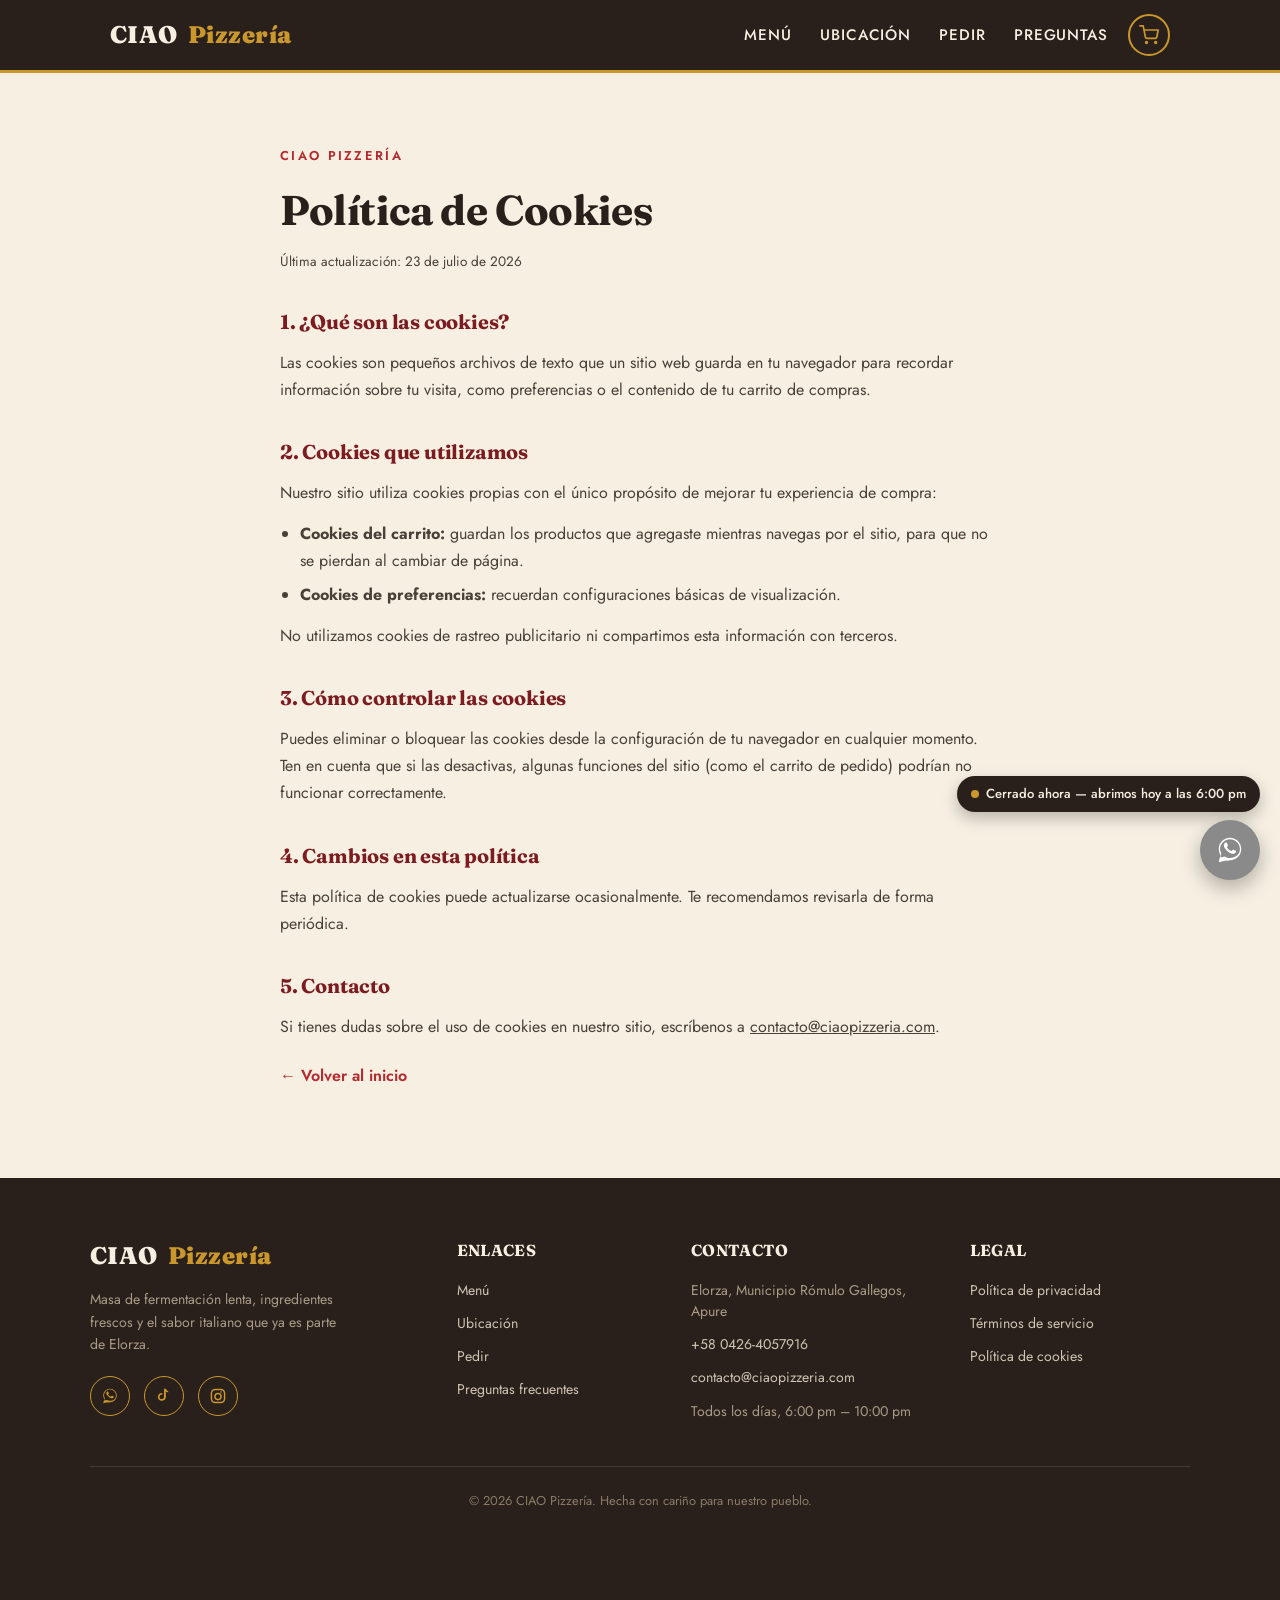
==== cookies.html @ b0ae8a4a "Add files via upload" ====
<!DOCTYPE html>
<html lang="es">
<head>
<meta charset="utf-8"/>
<meta content="width=device-width, initial-scale=1.0" name="viewport"/>
<title>Política de Cookies | CIAO Pizzería</title>
<meta content="Política de cookies de CIAO Pizzería." name="description"/>
<link href="favicon.ico" rel="icon" sizes="any"/>
<link href="favicon-32.png" rel="icon" sizes="32x32" type="image/png"/>
<link href="favicon-16.png" rel="icon" sizes="16x16" type="image/png"/>
<link href="favicon-180.png" rel="apple-touch-icon" sizes="180x180"/>
<link href="favicon-192.png" rel="icon" sizes="192x192" type="image/png"/>
<link href="https://fonts.googleapis.com" rel="preconnect"/>
<link href="https://fonts.googleapis.com/css2?family=Fraunces:ital,opsz,wght@0,9..144,500;0,9..144,700;0,9..144,900;1,9..144,600&amp;family=Jost:wght@400;500;600&amp;display=swap" rel="stylesheet"/>
<link href="styles.css" rel="stylesheet"/>
<style>
  .legal-page{max-width:760px; margin:0 auto; padding:70px 20px 90px;}
  .legal-page .eyebrow{color:var(--rojo);}
  .legal-page h1{font-size:clamp(2rem,4vw,2.6rem); margin-bottom:8px;}
  .legal-updated{color:#8a7c68; font-size:0.85rem; margin-bottom:36px;}
  .legal-page h2{font-size:1.25rem; color:var(--rojo-oscuro); margin:34px 0 12px;}
  .legal-page p{color:#4a4038; margin-bottom:14px; line-height:1.7;}
  .legal-page ul{margin:0 0 14px 20px; color:#4a4038; line-height:1.7;}
  .legal-page li{margin-bottom:6px;}
  .legal-back{display:inline-block; margin-top:10px; color:var(--rojo); font-weight:600; text-decoration:none;}
  .legal-back:hover{color:var(--rojo-oscuro);}
</style>
</head>
<body>
<header>
<div class="nav-wrap">
<a aria-label="Ir al inicio de CIAO Pizzería" class="logo" href="index.html">CIAO <span>Pizzería</span></a>
<div class="nav-right">
<nav>
<ul id="navList">
<li><a href="#menu">Menú</a></li>
<li><a href="#nosotros">Ubicación</a></li>
<li><a href="#pedido">Pedir</a></li>
<li><a href="#faq">Preguntas</a></li>
</ul>
</nav>
<button aria-label="Ver carrito de pedido" class="cart-btn" id="cartBtn">
<svg aria-hidden="true" fill="none" stroke="currentColor" stroke-linecap="round" stroke-linejoin="round" stroke-width="2" viewbox="0 0 24 24">
<circle cx="9" cy="21" r="1"></circle><circle cx="20" cy="21" r="1"></circle>
<path d="M1 1h4l2.68 13.39a2 2 0 0 0 2 1.61h9.72a2 2 0 0 0 2-1.61L23 6H6"></path>
</svg>
<span class="cart-badge hidden" id="cartBadge">0</span>
</button>
<button aria-expanded="false" aria-label="Abrir menú" class="menu-toggle" id="menuToggle">☰</button>
</div>
</div>
</header>
<main class="legal-page">
<span class="eyebrow">CIAO Pizzería</span>
<h1>Política de Cookies</h1>
<p class="legal-updated">Última actualización: 23 de julio de 2026</p>
<h2>1. ¿Qué son las cookies?</h2>
<p>Las cookies son pequeños archivos de texto que un sitio web guarda en tu navegador para recordar información sobre tu visita, como preferencias o el contenido de tu carrito de compras.</p>

<h2>2. Cookies que utilizamos</h2>
<p>Nuestro sitio utiliza cookies propias con el único propósito de mejorar tu experiencia de compra:</p>
<ul>
<li><strong>Cookies del carrito:</strong> guardan los productos que agregaste mientras navegas por el sitio, para que no se pierdan al cambiar de página.</li>
<li><strong>Cookies de preferencias:</strong> recuerdan configuraciones básicas de visualización.</li>
</ul>
<p>No utilizamos cookies de rastreo publicitario ni compartimos esta información con terceros.</p>

<h2>3. Cómo controlar las cookies</h2>
<p>Puedes eliminar o bloquear las cookies desde la configuración de tu navegador en cualquier momento. Ten en cuenta que si las desactivas, algunas funciones del sitio (como el carrito de pedido) podrían no funcionar correctamente.</p>

<h2>4. Cambios en esta política</h2>
<p>Esta política de cookies puede actualizarse ocasionalmente. Te recomendamos revisarla de forma periódica.</p>

<h2>5. Contacto</h2>
<p>Si tienes dudas sobre el uso de cookies en nuestro sitio, escríbenos a <a href="mailto:contacto@ciaopizzeria.com">contacto@ciaopizzeria.com</a>.</p>
<a class="legal-back" href="index.html">← Volver al inicio</a>
</main>
<footer>
<div class="footer-inner">
<div class="footer-col footer-brand">
<div class="logo">CIAO <span style="color:var(--oro);">Pizzería</span></div>
<p class="footer-tagline">Masa de fermentación lenta, ingredientes frescos y el sabor italiano que ya es parte de Elorza.</p>
<div class="social-row">
<a aria-label="WhatsApp" class="social-icon" href="https://wa.me/584264057916" rel="noopener" target="_blank">
<svg aria-hidden="true" viewbox="0 0 32 32"><path d="M16.004 3C9.377 3 4 8.373 4 15c0 2.31.65 4.47 1.78 6.31L4 29l7.87-1.74A11.9 11.9 0 0 0 16.004 27C22.63 27 28 21.627 28 15S22.63 3 16.004 3Zm0 21.6c-1.9 0-3.68-.5-5.22-1.38l-.375-.22-4.67 1.03 1.05-4.55-.24-.39A9.55 9.55 0 0 1 5.4 15c0-5.85 4.76-10.6 10.604-10.6S26.6 9.15 26.6 15 21.848 24.6 16.004 24.6Zm5.86-7.95c-.32-.16-1.9-.94-2.2-1.05-.3-.11-.51-.16-.73.16-.21.32-.84 1.05-1.03 1.26-.19.21-.38.24-.7.08-.32-.16-1.35-.5-2.57-1.58-.95-.85-1.6-1.9-1.78-2.22-.19-.32-.02-.49.14-.65.14-.14.32-.38.48-.56.16-.19.21-.32.32-.53.11-.21.05-.4-.03-.56-.08-.16-.73-1.76-1-2.41-.26-.63-.53-.54-.73-.55h-.62c-.21 0-.56.08-.85.4-.29.32-1.12 1.09-1.12 2.66s1.15 3.08 1.31 3.29c.16.21 2.26 3.45 5.48 4.84.77.33 1.37.53 1.83.68.77.24 1.47.21 2.02.13.62-.09 1.9-.78 2.17-1.53.27-.75.27-1.4.19-1.53-.08-.13-.29-.21-.61-.37Z"></path></svg>
</a>
<a aria-label="TikTok" class="social-icon" href="https://www.tiktok.com/@enyerber.jos.paz" rel="noopener" target="_blank">
<svg aria-hidden="true" viewbox="0 0 32 32"><path d="M23.5 9.6a6.8 6.8 0 0 1-4.2-1.44v9.4a7.1 7.1 0 1 1-6.1-7.03v3.16a3.95 3.95 0 1 0 2.8 3.78V3h3.1a6.8 6.8 0 0 0 4.4 4.4v2.2Z"></path></svg>
</a>
<a aria-label="Instagram (próximamente)" class="social-icon" href="#">
<svg aria-hidden="true" viewbox="0 0 32 32"><path d="M11 3h10a8 8 0 0 1 8 8v10a8 8 0 0 1-8 8H11a8 8 0 0 1-8-8V11a8 8 0 0 1 8-8Zm0 2.6a5.4 5.4 0 0 0-5.4 5.4v10A5.4 5.4 0 0 0 11 26.4h10a5.4 5.4 0 0 0 5.4-5.4V11A5.4 5.4 0 0 0 21 5.6H11Zm5 4.6a6.8 6.8 0 1 1 0 13.6 6.8 6.8 0 0 1 0-13.6Zm0 2.6a4.2 4.2 0 1 0 0 8.4 4.2 4.2 0 0 0 0-8.4Zm7-3.9a1.4 1.4 0 1 1-2.8 0 1.4 1.4 0 0 1 2.8 0Z"></path></svg>
</a>
</div>
</div>
<div class="footer-col">
<h4>Enlaces</h4>
<ul class="footer-links">
<li><a href="#menu">Menú</a></li>
<li><a href="#nosotros">Ubicación</a></li>
<li><a href="#pedido">Pedir</a></li>
<li><a href="#faq">Preguntas frecuentes</a></li>
</ul>
</div>
<div class="footer-col">
<h4>Contacto</h4>
<ul class="footer-links footer-contact">
<li>Elorza, Municipio Rómulo Gallegos, Apure</li>
<li><a href="tel:+584264057916">+58 0426-4057916</a></li>
<li><a href="mailto:contacto@ciaopizzeria.com">contacto@ciaopizzeria.com</a></li>
<li>Todos los días, 6:00 pm – 10:00 pm</li>
</ul>
</div>
<div class="footer-col">
<h4>Legal</h4>
<ul class="footer-links">
<li><a href="privacidad.html">Política de privacidad</a></li>
<li><a href="terminos.html">Términos de servicio</a></li>
<li><a href="cookies.html">Política de cookies</a></li>
</ul>
</div>
</div>
<div class="footer-bottom">
<p>© 2026 CIAO Pizzería. Hecha con cariño para nuestro pueblo.</p>
</div>
</footer>
<div class="wa-status" id="waStatus"><span class="dot"></span><span id="waStatusText">Consultando horario…</span></div>
<a aria-label="Escríbenos por WhatsApp" class="wa-float" href="https://wa.me/584264057916?text=Hola%20CIAO%20Pizzer%C3%ADa%2C%20quisiera%20hacer%20un%20pedido" id="waFloat" rel="noopener" target="_blank">
<span aria-hidden="true" class="wa-pulse"></span>
<svg aria-hidden="true" fill="currentColor" viewbox="0 0 32 32">
<path d="M16.004 3C9.377 3 4 8.373 4 15c0 2.31.65 4.47 1.78 6.31L4 29l7.87-1.74A11.9 11.9 0 0 0 16.004 27C22.63 27 28 21.627 28 15S22.63 3 16.004 3Zm0 21.6c-1.9 0-3.68-.5-5.22-1.38l-.375-.22-4.67 1.03 1.05-4.55-.24-.39A9.55 9.55 0 0 1 5.4 15c0-5.85 4.76-10.6 10.604-10.6S26.6 9.15 26.6 15 21.848 24.6 16.004 24.6Zm5.86-7.95c-.32-.16-1.9-.94-2.2-1.05-.3-.11-.51-.16-.73.16-.21.32-.84 1.05-1.03 1.26-.19.21-.38.24-.7.08-.32-.16-1.35-.5-2.57-1.58-.95-.85-1.6-1.9-1.78-2.22-.19-.32-.02-.49.14-.65.14-.14.32-.38.48-.56.16-.19.21-.32.32-.53.11-.21.05-.4-.03-.56-.08-.16-.73-1.76-1-2.41-.26-.63-.53-.54-.73-.55h-.62c-.21 0-.56.08-.85.4-.29.32-1.12 1.09-1.12 2.66s1.15 3.08 1.31 3.29c.16.21 2.26 3.45 5.48 4.84.77.33 1.37.53 1.83.68.77.24 1.47.21 2.02.13.62-.09 1.9-.78 2.17-1.53.27-.75.27-1.4.19-1.53-.08-.13-.29-.21-.61-.37Z"></path>
</svg>
</a>
<button aria-label="Volver arriba" class="back-to-top" id="backToTop" type="button">
<svg aria-hidden="true" fill="none" stroke="currentColor" stroke-linecap="round" stroke-linejoin="round" stroke-width="2.4" viewbox="0 0 24 24">
<line x1="12" x2="12" y1="19" y2="5"></line>
<polyline points="6 11 12 5 18 11"></polyline>
</svg>
</button>
<script src="script.js"></script>
</body>
</html>
---- styles.css ----
:root{
    --rojo: #B5292E;
    --rojo-oscuro: #7C1C20;
    --verde: #2F4D34;
    --crema: #F6EFE2;
    --crema-2: #EFE3CB;
    --carbon: #2A201B;
    --oro: #C9972C;
  }
  *{box-sizing:border-box; margin:0; padding:0;}
  html{scroll-behavior:smooth;}
  body{
    background:var(--crema);
    color:var(--carbon);
    font-family:'Jost', sans-serif;
    line-height:1.5;
    opacity:0;
    animation:page-fade-in 0.7s ease forwards;
  }
  @keyframes page-fade-in{
    from{opacity:0;}
    to{opacity:1;}
  }
  @media (prefers-reduced-motion: reduce){
    body{animation:none; opacity:1;}
  }
  h1,h2,h3{
    font-family:'Fraunces', serif;
    font-weight:700;
    letter-spacing:-0.01em;
  }
  a{color:inherit;}
  img{max-width:100%; display:block;}

  /* ---------- HEADER ---------- */
  header{
    position:sticky; top:0; z-index:50;
    background:var(--carbon);
    color:var(--crema);
    border-bottom:3px solid var(--oro);
  }
  .nav-wrap{
    max-width:1100px; margin:0 auto;
    display:flex; align-items:center; justify-content:space-between;
    padding:14px 20px;
  }
  .logo{
    display:flex; align-items:center; gap:10px;
    font-family:'Fraunces', serif; font-weight:900; font-size:1.5rem;
    letter-spacing:0.02em;
    text-decoration:none; color:inherit;
    cursor:pointer; transition:opacity .2s;
  }
  .logo:hover, .logo:focus-visible{opacity:0.82; outline:none;}
  .logo span{color:var(--oro);}
  nav ul{list-style:none; display:flex; gap:28px;}
  .nav-right{display:flex; align-items:center; gap:6px;}
  nav a{
    text-decoration:none; font-size:0.95rem; font-weight:500;
    text-transform:uppercase; letter-spacing:0.06em;
    border-bottom:2px solid transparent;
    transition:border-color .2s;
  }
  nav a:hover, nav a:focus-visible{border-color:var(--oro); outline:none;}
  .menu-toggle{display:none; background:none; border:none; color:var(--crema); font-size:1.6rem; cursor:pointer;}

  /* ---------- HERO ---------- */
  .hero{
    position:relative;
    background:
      radial-gradient(circle at 18% 25%, rgba(201,151,44,0.25), transparent 45%),
      linear-gradient(160deg, var(--rojo-oscuro) 0%, var(--rojo) 55%, var(--rojo-oscuro) 100%);
    color:var(--crema);
    overflow:hidden;
    padding:90px 20px 70px;
  }
  .hero::before{
    content:"";
    position:absolute; inset:0;
    background-image:
      repeating-linear-gradient(45deg, rgba(255,255,255,0.035) 0 2px, transparent 2px 14px);
    pointer-events:none;
  }
  .hero-inner{
    max-width:1100px; margin:0 auto;
    display:grid; grid-template-columns:1.1fr 0.9fr; gap:40px; align-items:center;
    position:relative;
  }
  .eyebrow{
    display:inline-block; font-size:0.8rem; letter-spacing:0.18em; text-transform:uppercase;
    color:var(--oro); margin-bottom:14px; font-weight:600;
  }
  .hero h1{
    font-size:clamp(2.6rem, 6vw, 4.2rem);
    line-height:0.98;
    margin-bottom:18px;
  }
  .hero h1 em{font-style:italic; color:var(--oro);}
  .hero p.lead{
    font-size:1.1rem; max-width:46ch; color:#F6E9D8; margin-bottom:30px;
  }
  .btn-row{display:flex; gap:14px; flex-wrap:wrap;}
  .btn{
    display:inline-flex; align-items:center; gap:8px;
    padding:14px 26px; border-radius:2px; font-weight:600;
    text-decoration:none; font-size:0.95rem; letter-spacing:0.02em;
    border:2px solid transparent; cursor:pointer; transition:transform .15s, background .2s;
  }
  .btn-primary{background:var(--oro); color:var(--carbon);}
  .btn-primary:hover{transform:translateY(-2px);}
  .btn-ghost{border-color:var(--crema); color:var(--crema);}
  .btn-ghost:hover{background:rgba(246,239,226,0.1);}

  .pizza-disc{
    position:relative; width:min(360px, 80vw); aspect-ratio:1/1; margin:0 auto;
    border-radius:50%;
    background:
      radial-gradient(circle at 50% 50%, #E8B24A 0%, #D89A2E 38%, #C9972C 39%, #C9972C 100%);
    box-shadow:0 25px 50px rgba(0,0,0,0.35), inset 0 0 0 10px rgba(255,255,255,0.08);
  }
  .pizza-disc::before{
    content:"";
    position:absolute; inset:14px; border-radius:50%;
    background:#D7472B;
    box-shadow:inset 0 0 0 6px #b53521;
  }
  .pepperoni{
    position:absolute; width:13%; aspect-ratio:1/1; border-radius:50%;
    background:#8E2A22; box-shadow:inset 0 0 0 3px #6e1f19;
  }
  .basil{
    position:absolute; width:9%; aspect-ratio:1/1; border-radius:0 70% 0 70%;
    background:var(--verde);
  }

  /* ---------- FRANJA OFERTA DEL DÍA (SLIDER) ---------- */
  .promo-strip{
    background: repeating-linear-gradient(135deg, var(--oro) 0 22px, #d9a936 22px 44px);
    border-top:3px solid var(--rojo-oscuro);
    border-bottom:3px solid var(--rojo-oscuro);
    overflow:hidden;
    padding:18px 0;
  }
  .promo-track{
    display:flex;
    width:max-content;
    animation:promo-scroll 14s linear infinite;
  }
  .promo-strip:hover .promo-track{animation-play-state:paused;}
  .promo-inner{
    display:flex; align-items:center; justify-content:center; gap:20px;
    flex-wrap:nowrap; white-space:nowrap;
    padding:0 60px;
  }
  .promo-tag{
    background:var(--carbon); color:var(--crema);
    font-size:0.85rem; font-weight:700; text-transform:uppercase; letter-spacing:0.06em;
    padding:7px 16px; border-radius:20px; flex-shrink:0;
  }
  .promo-text{
    font-family:'Fraunces', serif; font-weight:700; color:var(--carbon); font-size:1.5rem;
  }
  .promo-text strong{font-size:1.7rem;}
  .promo-btn{
    background:var(--rojo); color:#fff; text-decoration:none;
    padding:10px 20px; border-radius:2px; font-weight:700; font-size:0.9rem;
    text-transform:uppercase; letter-spacing:0.03em; flex-shrink:0;
    transition:background .2s;
  }
  .promo-btn:hover{background:var(--rojo-oscuro);}

  @keyframes promo-scroll{
    0%{transform:translateX(0);}
    100%{transform:translateX(-50%);}
  }

  @media (max-width:480px){
    .promo-strip{padding:14px 0;}
    .promo-inner{padding:0 36px; gap:14px;}
    .promo-text{font-size:1.15rem;}
    .promo-text strong{font-size:1.3rem;}
    .promo-track{animation-duration:10s;}
  }

  @media (prefers-reduced-motion: reduce){
    .promo-track{animation:none;}
  }

  /* ---------- SECTION GENERIC ---------- */
  section{padding:80px 20px;}
  .section-inner{max-width:1100px; margin:0 auto;}
  .section-head{text-align:center; max-width:620px; margin:0 auto 50px;}
  .section-head .eyebrow{color:var(--rojo);}
  .section-head h2{font-size:clamp(2rem, 4vw, 2.8rem);}
  .section-head p{color:#5b5048; margin-top:10px;}

  /* ---------- MENU ---------- */
  .menu{background:var(--crema-2);}
  .menu-grid{display:grid; grid-template-columns:repeat(auto-fit, minmax(280px,1fr)); gap:24px;}
  .menu-card{
    background:var(--crema); border:1px solid #ddcba3;
    position:relative; overflow:hidden;
  }
  .menu-card-img img, .cat-card-img img{
    width:100%; height:100%; object-fit:cover; display:block;
  }
  .menu-card-img{
    position:relative; aspect-ratio:16/11;
    display:flex; align-items:center; justify-content:center;
    overflow:hidden;
  }
  .menu-card-img img, .cat-card-img img{
    width:100%; height:100%; object-fit:cover; display:block;
  }
  .menu-card-img .tag{
    position:absolute; top:14px; left:14px; z-index:2;
  }
  .menu-disc{
    position:relative; width:64%; aspect-ratio:1/1; border-radius:50%;
    box-shadow:0 10px 22px rgba(0,0,0,0.22);
  }
  .menu-disc::before{
    content:""; position:absolute; inset:9%; border-radius:50%;
  }
  .topping{position:absolute; border-radius:50%;}
  .menu-card-body{padding:20px 22px 24px; position:relative;}
  .menu-card h3{font-size:1.3rem; margin-bottom:6px; color:var(--rojo-oscuro);}
  .menu-card p.desc{color:#665b50; font-size:0.92rem; margin-bottom:20px;}
  .price{font-family:'Fraunces',serif; font-weight:700; font-size:1.3rem; color:var(--verde);}

  /* Botón "Agregar al carrito" para productos de precio único */
  .add-cart-btn{
    width:100%; margin-top:14px; display:flex; align-items:center; justify-content:space-between;
    background:var(--rojo); color:#fff; border:none; padding:12px 16px;
    font-family:'Jost', sans-serif; font-weight:600; font-size:0.92rem;
    cursor:pointer; transition:background .2s, transform .15s;
  }
  .add-cart-btn:hover{background:var(--rojo-oscuro);}
  .add-cart-btn:active{transform:scale(0.97);}
  .add-cart-btn .acb-price{font-family:'Fraunces',serif; font-weight:700; font-size:1.05rem;}
  .add-cart-btn.just-added{background:var(--verde);}

  /* Botones de tamaño (pizzas) */
  .size-rows{margin-top:14px; display:grid; grid-template-columns:repeat(3,1fr); gap:8px;}
  .size-btn{
    display:flex; flex-direction:column; align-items:center; gap:2px;
    background:var(--crema-2); border:1.5px solid #ddcba3; padding:9px 4px;
    cursor:pointer; transition:background .2s, border-color .2s, transform .15s;
  }
  .size-btn:hover{border-color:var(--oro); background:#f0e2bc;}
  .size-btn:active{transform:scale(0.95);}
  .size-btn .sb-label{font-size:0.72rem; color:#776a5c; text-transform:uppercase; letter-spacing:0.03em;}
  .size-btn .sb-price{font-family:'Fraunces',serif; font-weight:700; font-size:0.98rem; color:var(--verde);}
  .size-btn.just-added{background:var(--verde); border-color:var(--verde);}
  .size-btn.just-added .sb-label, .size-btn.just-added .sb-price{color:#fff;}

  .tag{
    font-size:0.7rem; text-transform:uppercase; letter-spacing:0.08em;
    background:var(--rojo); color:var(--crema); padding:3px 9px; border-radius:2px;
  }

  /* Fondos e ilustraciones por tipo de pizza */
  .img-margherita{background:linear-gradient(160deg, #E8C97A 0%, #C9972C 100%);}
  .img-pepperoni{background:linear-gradient(160deg, #E8B24A 0%, #C9972C 100%);}
  .img-llanera{background:linear-gradient(160deg, #DDAF52 0%, #B5852A 100%);}
  .img-cuatro{background:linear-gradient(160deg, #E8C97A 0%, #C9972C 100%);}
  .img-quesos{background:linear-gradient(160deg, #F1D999 0%, #D8B15A 100%);}
  .img-bebida{background:linear-gradient(160deg, #4a7a5a 0%, #2F4D34 100%);}

  .menu-disc.base-red::before{background:#D7472B; box-shadow:inset 0 0 0 4px #b53521;}
  .menu-disc.base-cheese::before{background:#F0C24A; box-shadow:inset 0 0 0 4px #d9a936;}

  .cup{
    width:34%; height:58%; border-radius:6px 6px 16px 16px;
    background:linear-gradient(180deg, #fff 0%, #dcdcdc 100%);
    position:relative; box-shadow:0 8px 16px rgba(0,0,0,0.25);
  }
  .cup::before{
    content:""; position:absolute; top:8%; left:10%; right:10%; height:22%;
    background:rgba(255,255,255,0.5); border-radius:4px;
  }
  .straw{
    position:absolute; top:-22%; left:50%; width:8px; height:40%;
    background:var(--oro); transform:translateX(-50%) rotate(8deg); border-radius:2px;
  }

  @media (max-width:820px){
    .menu-card-body{padding:18px 18px 20px;}
  }

  /* ---------- CATEGORÍAS DE MENÚ ---------- */
  .cat-grid{
    display:grid; grid-template-columns:repeat(3, 1fr); gap:20px;
  }
  .cat-card{
    position:relative; aspect-ratio:4/3.4; overflow:hidden;
    text-decoration:none; display:block;
    border:1px solid #ddcba3;
    cursor:pointer;
  }
  .cat-card-img{
    position:absolute; inset:0;
    display:flex; align-items:center; justify-content:center;
  }
  .cat-card-label{
    position:absolute; left:0; right:0; bottom:0;
    background:linear-gradient(0deg, rgba(42,32,27,0.88) 20%, transparent);
    color:var(--crema); text-align:center;
    padding:34px 12px 16px;
    font-family:'Fraunces', serif; font-weight:700; font-size:1.25rem;
    letter-spacing:0.01em;
    transition:padding-bottom .2s;
  }
  .cat-card:hover .cat-card-label{padding-bottom:22px;}
  .placeholder-emoji{font-size:3.4rem; line-height:1;}
  .img-salchipapa{background:linear-gradient(160deg, #E8B24A 0%, #B5852A 100%);}
  .img-bebidas{background:linear-gradient(160deg, #4a7a5a 0%, #1F3D24 100%);}
  .img-adicionales{background:linear-gradient(160deg, #C9972C 0%, #7C1C20 100%);}
  @media (max-width:820px){
    .cat-grid{grid-template-columns:repeat(2, 1fr); gap:14px;}
    .cat-card{aspect-ratio:16/9;}
  }
  @media (max-width:480px){
    .cat-grid{grid-template-columns:1fr; gap:14px;}
  }

  /* Ilustración: hot dog */
  .img-hotdog{background:linear-gradient(160deg, #E8B24A 0%, #C9972C 100%);}
  .hotdog-illust{position:relative; width:70%; height:34%;}
  .bun-half{
    position:absolute; left:0; right:0; height:60%;
    background:#E8C97A; border-radius:40px;
  }
  .bun-top{top:0; box-shadow:inset 0 -6px 0 rgba(0,0,0,0.06);}
  .bun-bottom{bottom:0; box-shadow:inset 0 6px 0 rgba(0,0,0,0.06);}
  .sausage{
    position:absolute; left:6%; right:6%; top:22%; height:56%;
    background:linear-gradient(180deg, #A94A3A 0%, #7C2C20 100%);
    border-radius:20px;
  }
  .mustard{
    position:absolute; left:10%; right:10%; top:38%; height:4px;
    border-top:4px dashed #E8C24A;
  }

  /* Ilustración: hamburguesa */
  .img-burger{background:linear-gradient(160deg, #DDAF52 0%, #8a5a2a 100%);}
  .burger-illust{position:relative; width:62%; height:56%;}
  .burger-layer{position:absolute; left:0; right:0; border-radius:10px;}
  .burger-bun-top{
    top:0; height:34%; background:#E8C97A;
    border-radius:50% 50% 10px 10px;
  }
  .burger-lettuce{top:32%; height:12%; background:#6E9B4C; border-radius:6px; transform:skewY(-2deg);}
  .burger-patty{top:44%; height:16%; background:#6E3B22; border-radius:8px;}
  .burger-cheese{top:56%; height:10%; background:#E8B22A; border-radius:4px; transform:skewY(2deg);}
  .burger-bun-bottom{top:66%; height:20%; background:#D8A85A; border-radius:8px 8px 30% 30%;}

  .simple-list{
    max-width:640px; margin:0 auto; display:grid; gap:12px;
  }
  .simple-item{
    display:flex; align-items:center; justify-content:space-between; gap:16px;
    background:var(--crema); border:1px solid #ddcba3;
    padding:16px 20px;
  }
  .simple-item h3{font-size:1.05rem; color:var(--rojo-oscuro); margin:0;}
  .simple-item .note{font-size:0.82rem; color:#8a7c68; font-style:italic;}
  .adicionales-price-table{
    max-width:640px; margin:24px auto 0;
    background:var(--crema-2); border:1.5px dashed var(--oro);
    padding:18px 22px; display:grid; gap:8px;
  }
  .adicionales-price-table h4{
    font-size:0.9rem; text-transform:uppercase; letter-spacing:0.05em;
    color:var(--rojo-oscuro); margin-bottom:6px;
  }
  .adicionales-price-row{display:flex; justify-content:space-between; font-size:0.95rem;}
  .adicionales-price-row .price{font-family:'Fraunces',serif; font-weight:700; color:var(--verde);}

  /* ---------- UBICACION / SOBRE ---------- */
  .about{display:grid; grid-template-columns:1fr 1fr; gap:50px; align-items:center;}
  .about h2{font-size:clamp(1.8rem,3.5vw,2.5rem); margin-bottom:16px;}
  .about p{color:#5b5048; margin-bottom:14px;}
  .info-card{
    background:var(--carbon); color:var(--crema); padding:32px;
    border-left:5px solid var(--oro);
  }
  .info-card h3{font-size:1.1rem; text-transform:uppercase; letter-spacing:0.08em; color:var(--oro); margin-bottom:18px;}
  .info-line{display:flex; gap:12px; margin-bottom:14px; font-size:0.95rem;}
  .info-line .ic{color:var(--oro); font-weight:700;}

  .map-wrap{
    max-width:1100px; margin:40px auto 0; border:1px solid #ddcba3;
    box-shadow:0 12px 30px rgba(42,32,27,0.12);
  }
  .map-frame{
    width:100%; height:340px; border:0; display:block;
  }

  /* ---------- PEDIDO ---------- */
  .pedido{background:var(--verde); color:var(--crema);}
  .pedido .section-head .eyebrow{color:var(--oro);}
  .pedido .section-head p{color:#dce6dd;}
  form{
    max-width:640px; margin:0 auto; background:var(--crema); color:var(--carbon);
    padding:36px; display:grid; gap:18px; border-top:6px solid var(--oro);
  }
  .field{display:grid; gap:6px;}
  label{font-size:0.85rem; font-weight:600; text-transform:uppercase; letter-spacing:0.04em; color:var(--rojo-oscuro);}
  input, select, textarea{
    font-family:'Jost', sans-serif; font-size:1rem;
    padding:12px 14px; border:1.5px solid #d8c79a; background:#fff;
    border-radius:2px; color:var(--carbon);
  }
  input:focus, select:focus, textarea:focus{
    outline:3px solid var(--oro); outline-offset:1px; border-color:var(--oro);
  }
  .submit-btn{
    background:var(--rojo); color:#fff; border:none; padding:16px;
    font-size:1.05rem; font-weight:700; text-transform:uppercase; letter-spacing:0.05em;
    cursor:pointer; transition:background .2s;
  }
  .submit-btn:hover{background:var(--rojo-oscuro);}
  .form-note{font-size:0.82rem; color:#776a5c; text-align:center;}

  .total-row{
    display:flex; align-items:center; justify-content:space-between;
    background:var(--crema-2); border:1.5px dashed var(--oro);
    padding:16px 20px; margin-top:2px;
  }
  .total-label{
    font-size:0.85rem; font-weight:600; text-transform:uppercase; letter-spacing:0.06em;
    color:var(--rojo-oscuro);
  }
  .total-amount{
    font-family:'Fraunces', serif; font-weight:700; font-size:1.7rem; color:var(--verde);
  }

  /* ---------- CONFIRMACIÓN DE PEDIDO ---------- */
  .confirm-overlay{
    position:fixed; inset:0; z-index:90;
    background:rgba(42,32,27,0.55);
    display:flex; align-items:center; justify-content:center;
    padding:20px;
    opacity:0; pointer-events:none; transition:opacity .25s;
  }
  .confirm-overlay.visible{opacity:1; pointer-events:auto;}
  .confirm-card{
    background:var(--crema); max-width:380px; width:100%;
    padding:40px 30px 34px; text-align:center;
    border-top:6px solid var(--verde);
    transform:translateY(16px) scale(0.97); opacity:0;
    transition:transform .3s ease, opacity .3s ease;
  }
  .confirm-overlay.visible .confirm-card{transform:translateY(0) scale(1); opacity:1;}
  .confirm-icon{
    width:64px; height:64px; border-radius:50%;
    background:var(--verde); color:var(--crema);
    display:flex; align-items:center; justify-content:center;
    margin:0 auto 18px;
  }
  .confirm-icon svg{width:32px; height:32px;}
  .confirm-card h3{
    font-size:1.4rem; color:var(--rojo-oscuro); margin-bottom:10px;
  }
  .confirm-card p{color:#5b5048; font-size:0.95rem; margin-bottom:6px;}
  .confirm-spinner{
    margin:18px auto 0; width:22px; height:22px;
    border:3px solid #ddcba3; border-top-color:var(--rojo);
    border-radius:50%; animation:confirm-spin 0.8s linear infinite;
  }
  @keyframes confirm-spin{to{transform:rotate(360deg);}}

  /* ---------- BOTÓN VOLVER ARRIBA ---------- */
  .back-to-top{
    position:fixed; left:20px; bottom:20px; z-index:55;
    width:48px; height:48px; border-radius:50%;
    background:var(--carbon); color:var(--oro);
    border:2px solid var(--oro);
    display:flex; align-items:center; justify-content:center;
    box-shadow:0 6px 16px rgba(0,0,0,0.25);
    cursor:pointer;
    opacity:0; pointer-events:none; transform:translateY(10px);
    transition:opacity .25s, transform .25s;
  }
  .back-to-top.visible{opacity:1; pointer-events:auto; transform:translateY(0);}
  .back-to-top:hover{background:var(--oro); color:var(--carbon);}
  .back-to-top svg{width:22px; height:22px;}
  @media (max-width:820px){
    .back-to-top{left:16px; bottom:16px; width:44px; height:44px;}
    .back-to-top svg{width:20px; height:20px;}
  }

  /* ---------- BOTÓN FLOTANTE WHATSAPP ---------- */
  .wa-float{
    position:fixed; right:20px; bottom:20px; z-index:60;
    width:60px; height:60px; border-radius:50%;
    background:#25D366; color:#fff;
    display:flex; align-items:center; justify-content:center;
    box-shadow:0 8px 20px rgba(0,0,0,0.28);
    text-decoration:none; transition:transform .18s;
  }
  .wa-float:hover, .wa-float:focus-visible{transform:scale(1.08); outline:none;}
  .wa-float svg{width:30px; height:30px;}
  .wa-float .wa-pulse{
    position:absolute; inset:0; border-radius:50%;
    background:#25D366; opacity:.55;
    animation:wa-pulse 2.2s ease-out infinite;
  }
  .wa-float.closed .wa-pulse{animation:none; opacity:0;}
  .wa-float.closed{background:#8a8a8a;}
  @keyframes wa-pulse{
    0%{transform:scale(1); opacity:.55;}
    100%{transform:scale(1.7); opacity:0;}
  }
  .wa-status{
    position:fixed; right:20px; bottom:88px; z-index:60;
    background:var(--carbon); color:var(--crema);
    font-family:'Jost', sans-serif; font-size:0.82rem; font-weight:500;
    padding:8px 14px; border-radius:20px;
    box-shadow:0 6px 16px rgba(0,0,0,0.25);
    display:flex; align-items:center; gap:7px;
    white-space:nowrap;
    opacity:0; transform:translateY(6px);
    animation:wa-status-in .4s ease-out .6s forwards;
  }
  .wa-status .dot{
    width:8px; height:8px; border-radius:50%; background:#25D366; flex-shrink:0;
  }
  .wa-status.closed .dot{background:#c9972c;}
  @keyframes wa-status-in{
    to{opacity:1; transform:translateY(0);}
  }
  @media (max-width:820px){
    .wa-float{right:16px; bottom:16px; width:56px; height:56px;}
    .wa-float svg{width:28px; height:28px;}
    .wa-status{right:16px; bottom:80px; font-size:0.78rem; padding:7px 12px;}
    footer{padding-bottom:130px;}
  }
  @media (max-width:400px){
    .wa-status{max-width:calc(100vw - 32px); white-space:normal; text-align:center;}
  }

  /* ---------- FAQ ---------- */
  .faq{background:var(--crema-2);}
  .faq-list{max-width:760px; margin:0 auto; display:grid; gap:14px;}
  .faq-item{
    background:var(--crema); border:1px solid #ddcba3;
    overflow:hidden;
  }
  .faq-question{
    width:100%; text-align:left; background:none; border:none;
    padding:20px 22px; cursor:pointer;
    display:flex; align-items:center; justify-content:space-between; gap:16px;
    font-family:'Fraunces', serif; font-weight:700; font-size:1.05rem;
    color:var(--rojo-oscuro);
  }
  .faq-question .icon{
    flex-shrink:0; width:26px; height:26px; border-radius:50%;
    background:var(--oro); color:var(--carbon);
    display:flex; align-items:center; justify-content:center;
    font-size:1.1rem; font-weight:700; transition:transform .25s;
  }
  .faq-item.open .faq-question .icon{transform:rotate(45deg);}
  .faq-answer{
    max-height:0; overflow:hidden; transition:max-height .3s ease, padding .3s ease;
    padding:0 22px;
  }
  .faq-item.open .faq-answer{
    max-height:240px; padding:0 22px 20px;
  }
  .faq-answer p{color:#5b5048; font-size:0.95rem;}
  @media (max-width:480px){
    .faq-question{padding:16px 18px; font-size:0.98rem;}
    .faq-item.open .faq-answer{padding:0 18px 16px;}
  }

  /* ---------- FOOTER ---------- */
  footer{
    background:var(--carbon); color:#cfc4b3;
    padding:60px 20px 140px;
    font-size:0.92rem;
  }
  footer a{color:#cfc4b3; text-decoration:none; transition:color .2s;}
  footer a:hover{color:var(--oro);}

  .footer-inner{
    max-width:1100px; margin:0 auto;
    display:grid; grid-template-columns:1.5fr 0.9fr 1.1fr 1fr; gap:36px;
    text-align:left;
  }
  .footer-col h4{
    color:var(--crema); font-family:'Fraunces', serif; font-weight:700;
    font-size:1rem; letter-spacing:0.02em; margin-bottom:18px;
    text-transform:uppercase;
  }
  .footer-brand .logo{
    justify-content:flex-start; margin-bottom:14px; color:var(--crema);
  }
  .footer-tagline{
    color:#a89b87; font-size:0.88rem; line-height:1.6; max-width:32ch; margin-bottom:20px;
  }
  .footer-links{list-style:none; display:grid; gap:12px;}
  .footer-links li{color:#a89b87; font-size:0.88rem; line-height:1.5;}
  .footer-links a{font-size:0.88rem;}
  .footer-contact li{color:#a89b87;}

  .social-row{
    display:flex; justify-content:flex-start; gap:14px; margin-top:4px;
  }
  .social-icon{
    width:40px; height:40px; border-radius:50%;
    border:1.5px solid var(--oro); color:var(--oro);
    display:flex; align-items:center; justify-content:center;
    transition:background .2s, color .2s;
  }
  .social-icon svg{width:18px; height:18px; fill:currentColor;}
  .social-icon:hover{background:var(--oro); color:var(--carbon);}

  .footer-bottom{
    max-width:1100px; margin:44px auto 0;
    padding-top:24px; border-top:1px solid #443a31;
    text-align:center; color:#8a7c68; font-size:0.8rem;
  }

  @media (max-width:820px){
    .footer-inner{grid-template-columns:1fr 1fr; gap:32px;}
    .footer-brand{grid-column:1 / -1;}
    .footer-tagline{max-width:100%;}
  }
  @media (max-width:480px){
    .footer-inner{grid-template-columns:1fr; gap:30px;}
    footer{padding-top:48px;}
  }

  @media (max-width:820px){
    nav ul{
      position:fixed; top:58px; left:0; right:0; background:var(--carbon);
      flex-direction:column; padding:8px 20px 20px; gap:0; transform:translateY(-130%);
      transition:transform .25s; border-bottom:3px solid var(--oro);
      max-height:calc(100vh - 58px); overflow-y:auto;
    }
    nav ul.open{transform:translateY(0);}
    nav li{padding:0; border-bottom:1px solid #443a31;}
    nav li a{display:block; padding:14px 4px;}
    .menu-toggle{display:block; padding:6px 10px;}
    .nav-right{gap:4px;}
    .cart-btn{width:38px; height:38px;}
    .hero{padding:56px 18px 50px;}
    .hero-inner{grid-template-columns:1fr; text-align:center; gap:34px;}
    .hero p.lead{margin-left:auto; margin-right:auto;}
    .btn-row{justify-content:center;}
    .btn{flex:1 1 auto; justify-content:center; min-width:150px;}
    .about{grid-template-columns:1fr; gap:36px;}
    .map-wrap{margin-top:30px;}
    .map-frame{height:260px;}
    section{padding:56px 18px;}
    .section-head{margin-bottom:36px;}
    .menu-grid{grid-template-columns:1fr;}
    form{padding:26px 20px;}
    .info-card{padding:24px;}
  }

  /* Pantallas muy pequeñas (celulares angostos, ej. 360px e inferiores) */
  @media (max-width:400px){
    .logo{font-size:1.25rem;}
    .hero h1{font-size:clamp(2.1rem, 9vw, 2.6rem);}
    .hero p.lead{font-size:1rem;}
    .btn{padding:13px 18px; font-size:0.9rem;}
    .pizza-disc{width:78vw;}
    .menu-card{padding:20px 18px;}
    form{padding:20px 14px;}
    .submit-btn{padding:15px; font-size:1rem;}
  }

  /* Asegurar targets táctiles cómodos en todos los controles interactivos */
  @media (hover:none) and (pointer:coarse){
    .btn, .submit-btn, .small-btn, nav a, input, select, textarea{
      min-height:44px;
    }
    input, select, textarea{padding-top:12px; padding-bottom:12px;}
  }

  /* ================= SISTEMA DE CARRITO ================= */

  /* Icono de carrito en el header */
  .cart-btn{
    position:relative; background:none; border:2px solid var(--oro);
    color:var(--oro); border-radius:50%; width:42px; height:42px;
    display:flex; align-items:center; justify-content:center;
    cursor:pointer; flex-shrink:0; margin-left:14px;
  }
  .cart-btn svg{width:20px; height:20px;}
  .cart-badge{
    position:absolute; top:-6px; right:-6px;
    background:var(--rojo); color:#fff; font-size:0.68rem; font-weight:700;
    min-width:18px; height:18px; border-radius:50%;
    display:flex; align-items:center; justify-content:center;
    padding:0 4px;
  }
  .cart-badge.hidden{display:none;}

  /* Controles de "agregar al carrito" en cada tarjeta: ver .add-cart-btn y .size-btn arriba */

  /* Overlay + panel deslizante del carrito */
  .cart-overlay{
    position:fixed; inset:0; z-index:95;
    background:rgba(42,32,27,0.55);
    opacity:0; pointer-events:none; transition:opacity .25s;
  }
  .cart-overlay.open{opacity:1; pointer-events:auto;}
  .cart-drawer{
    position:fixed; top:0; right:0; bottom:0; z-index:96;
    width:min(400px, 88vw); background:var(--crema);
    box-shadow:-8px 0 30px rgba(0,0,0,0.25);
    transform:translateX(100%); transition:transform .3s ease;
    display:flex; flex-direction:column;
  }
  .cart-drawer.open{transform:translateX(0);}
  .cart-drawer-header{
    background:var(--carbon); color:var(--crema);
    padding:20px 22px; display:flex; align-items:center; justify-content:space-between;
    border-bottom:3px solid var(--oro);
  }
  .cart-drawer-header h3{font-family:'Fraunces',serif; font-size:1.2rem; margin:0;}
  .cart-drawer-close{
    background:none; border:none; color:var(--crema); font-size:1.4rem;
    cursor:pointer; line-height:1; padding:4px;
  }
  .cart-drawer-body{
    flex:1; overflow-y:auto; padding:18px 22px;
  }
  .cart-drawer-footer{
    padding:18px 22px; border-top:2px solid #e3d6b3; background:var(--crema-2);
  }
  .cart-empty{
    text-align:center; color:#8a7c68; padding:40px 10px; font-size:0.95rem;
  }

  /* Líneas de producto en el carrito (reutilizado en drawer y en checkout) */
  .cart-line{
    display:flex; align-items:center; gap:10px;
    padding:12px 0; border-bottom:1px dotted #d8c79a;
  }
  .cart-line-info{flex:1; min-width:0;}
  .cart-line-name{font-weight:600; font-size:0.92rem; color:var(--rojo-oscuro);}
  .cart-line-price{font-size:0.82rem; color:#776a5c;}
  .cart-line-qty-ctrl{
    display:flex; align-items:center; gap:6px; flex-shrink:0;
  }
  .cart-qty-btn{
    width:26px; height:26px; border-radius:50%; border:1.5px solid var(--oro);
    background:#fff; color:var(--rojo-oscuro); font-weight:700; cursor:pointer;
    display:flex; align-items:center; justify-content:center; font-size:0.9rem;
    line-height:1;
  }
  .cart-line-qty-num{min-width:20px; text-align:center; font-weight:600; font-size:0.9rem;}
  .cart-line-remove{
    background:none; border:none; color:var(--rojo); cursor:pointer;
    font-size:0.85rem; margin-left:6px; flex-shrink:0;
  }
  .cart-drawer-total{
    display:flex; justify-content:space-between; align-items:baseline;
    font-family:'Fraunces',serif; margin-bottom:14px;
  }
  .cart-drawer-total .amount{font-size:1.4rem; font-weight:700; color:var(--verde);}
  .cart-checkout-btn{
    display:block; width:100%; background:var(--rojo); color:#fff; border:none;
    padding:14px; font-weight:700; text-transform:uppercase; letter-spacing:0.04em;
    cursor:pointer; text-align:center; text-decoration:none; font-size:0.95rem;
    transition:background .2s;
  }
  .cart-checkout-btn:hover{background:var(--rojo-oscuro);}

  /* Animación "volar al carrito" */
  .fly-to-cart{
    position:fixed; z-index:200; pointer-events:none;
    font-size:1.5rem; line-height:1; will-change:transform, opacity;
  }
  .cart-btn.cart-bump{ animation:cart-bump 0.35s ease; }
  @keyframes cart-bump{
    0%{transform:scale(1);}
    40%{transform:scale(1.3);}
    100%{transform:scale(1);}
  }

  /* Resumen del carrito dentro del formulario de checkout (reutiliza .cart-line, .cart-empty) */
  .checkout-cart-list{
    background:var(--crema); border:1.5px solid #ddcba3; padding:4px 18px;
  }
  .checkout-cart-list .cart-empty{padding:26px 10px;}
  .cart-required-note{
    color:var(--rojo); font-size:0.85rem; font-weight:600; margin-top:8px;
  }
  .cart-required-note.hidden{display:none;}
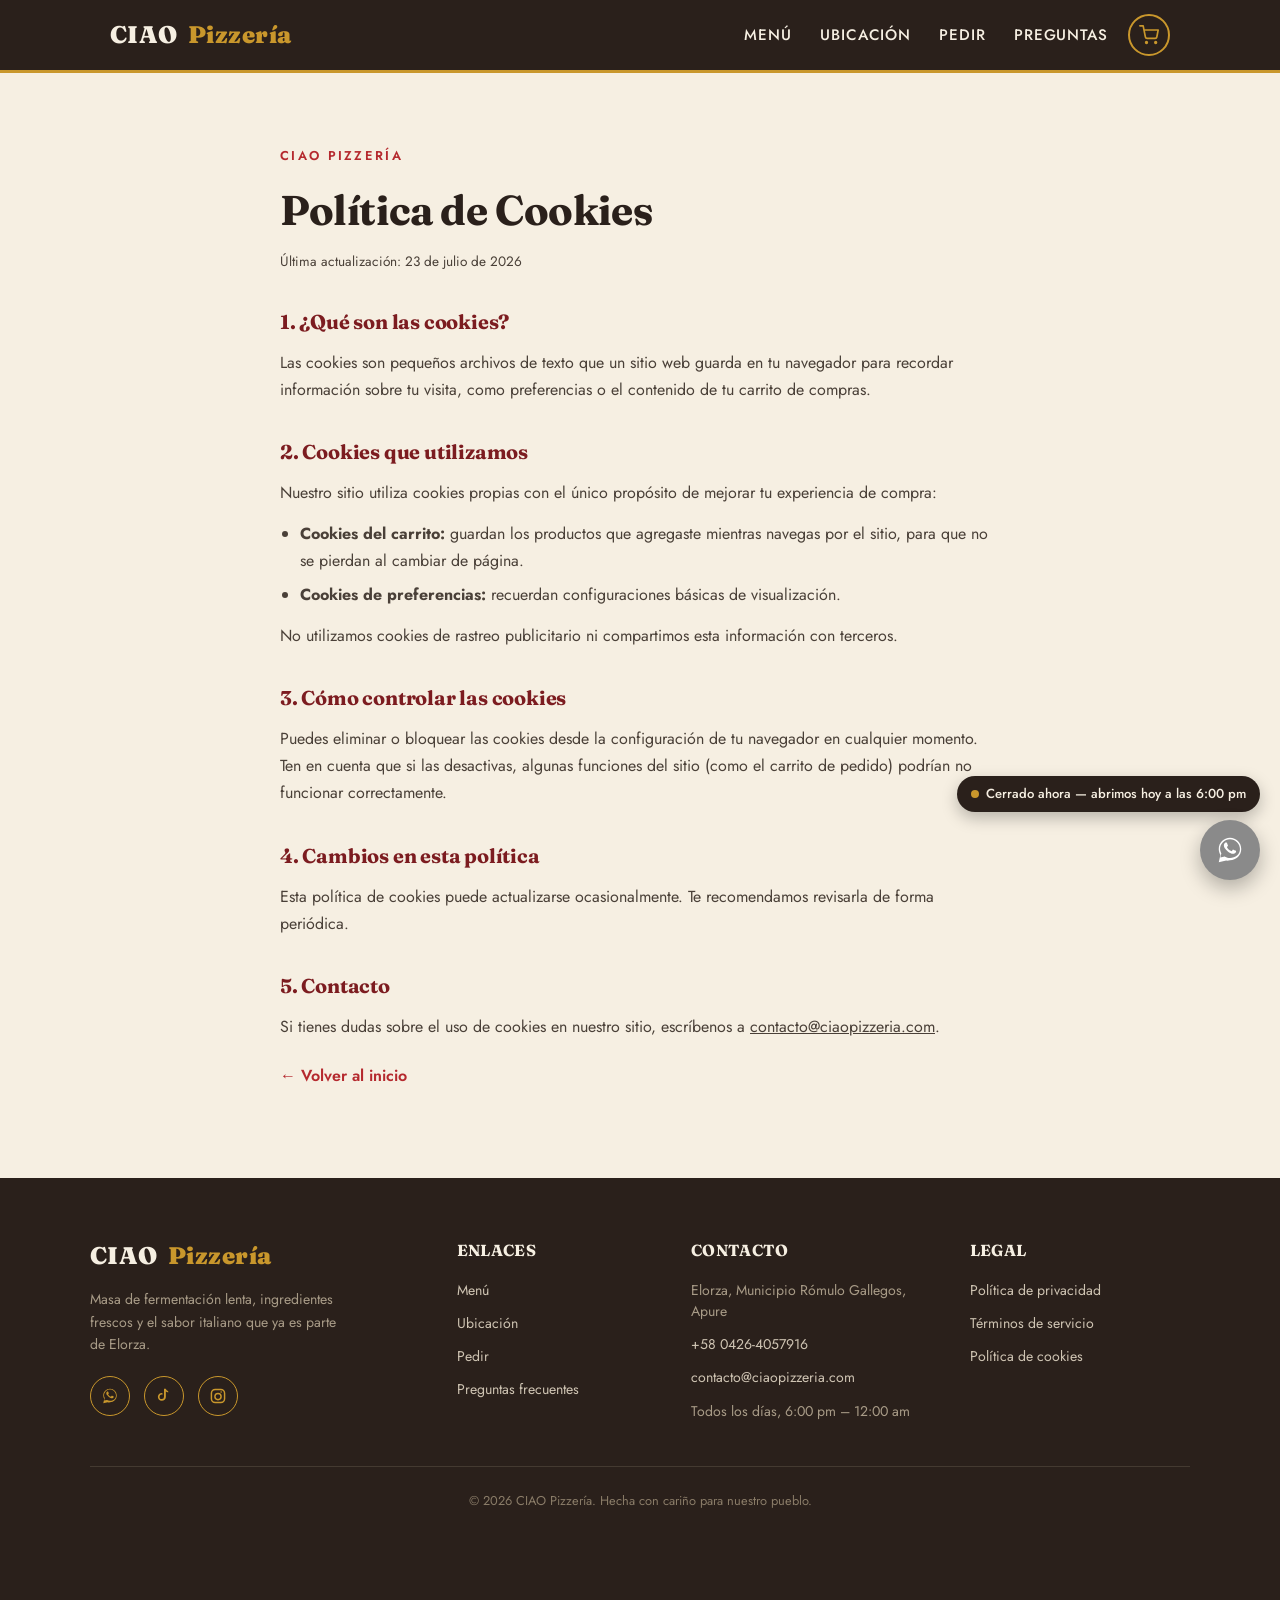
==== commit e1ace935: "Add files via upload" ====
--- a/cookies.html
+++ b/cookies.html
@@ -107,7 +107,7 @@
 <li>Elorza, Municipio Rómulo Gallegos, Apure</li>
 <li><a href="tel:+584264057916">+58 0426-4057916</a></li>
 <li><a href="mailto:contacto@ciaopizzeria.com">contacto@ciaopizzeria.com</a></li>
-<li>Todos los días, 6:00 pm – 10:00 pm</li>
+<li>Todos los días, 6:00 pm – 12:00 am</li>
 </ul>
 </div>
 <div class="footer-col">
--- a/styles.css
+++ b/styles.css
@@ -239,6 +239,10 @@
   .add-cart-btn:active{transform:scale(0.97);}
   .add-cart-btn .acb-price{font-family:'Fraunces',serif; font-weight:700; font-size:1.05rem;}
   .add-cart-btn.just-added{background:var(--verde);}
+  .add-cart-btn-sm{
+    width:auto; margin-top:0; padding:9px 18px; font-size:0.85rem; flex-shrink:0;
+  }
+  .cart-line-price.no-price{font-style:italic; color:#8a7c68;}
 
   /* Botones de tamaño (pizzas) */
   .size-rows{margin-top:14px; display:grid; grid-template-columns:repeat(3,1fr); gap:8px;}
@@ -740,8 +744,10 @@
 
   /* Líneas de producto en el carrito (reutilizado en drawer y en checkout) */
   .cart-line{
+    padding:12px 0; border-bottom:1px dotted #d8c79a;
+  }
+  .cart-line-main{
     display:flex; align-items:center; gap:10px;
-    padding:12px 0; border-bottom:1px dotted #d8c79a;
   }
   .cart-line-info{flex:1; min-width:0;}
   .cart-line-name{font-weight:600; font-size:0.92rem; color:var(--rojo-oscuro);}
@@ -760,6 +766,32 @@
     background:none; border:none; color:var(--rojo); cursor:pointer;
     font-size:0.85rem; margin-left:6px; flex-shrink:0;
   }
+
+  /* Ingredientes extra agregados a una pizza dentro del carrito */
+  .cart-extras{margin:8px 0 0 4px; display:grid; gap:5px;}
+  .cart-extra-row{
+    display:flex; align-items:center; gap:8px;
+    font-size:0.82rem; color:#5b5048;
+  }
+  .cart-extra-row .extra-name{flex:1;}
+  .cart-extra-row .extra-price{color:var(--verde); font-weight:600;}
+  .extra-remove{
+    background:none; border:none; color:var(--rojo); cursor:pointer;
+    font-size:0.78rem; line-height:1; padding:0 2px;
+  }
+  .cart-extra-add{
+    display:flex; gap:6px; margin-top:6px;
+  }
+  .extra-select{
+    flex:1; font-size:0.82rem; padding:6px 8px; border:1.3px solid #d8c79a;
+    border-radius:2px; background:#fff; color:var(--carbon);
+  }
+  .extra-add-btn{
+    background:none; border:1.3px solid var(--rojo); color:var(--rojo);
+    font-size:0.78rem; font-weight:600; padding:6px 10px; cursor:pointer;
+    white-space:nowrap;
+  }
+  .extra-add-btn:hover{background:var(--rojo); color:#fff;}
   .cart-drawer-total{
     display:flex; justify-content:space-between; align-items:baseline;
     font-family:'Fraunces',serif; margin-bottom:14px;
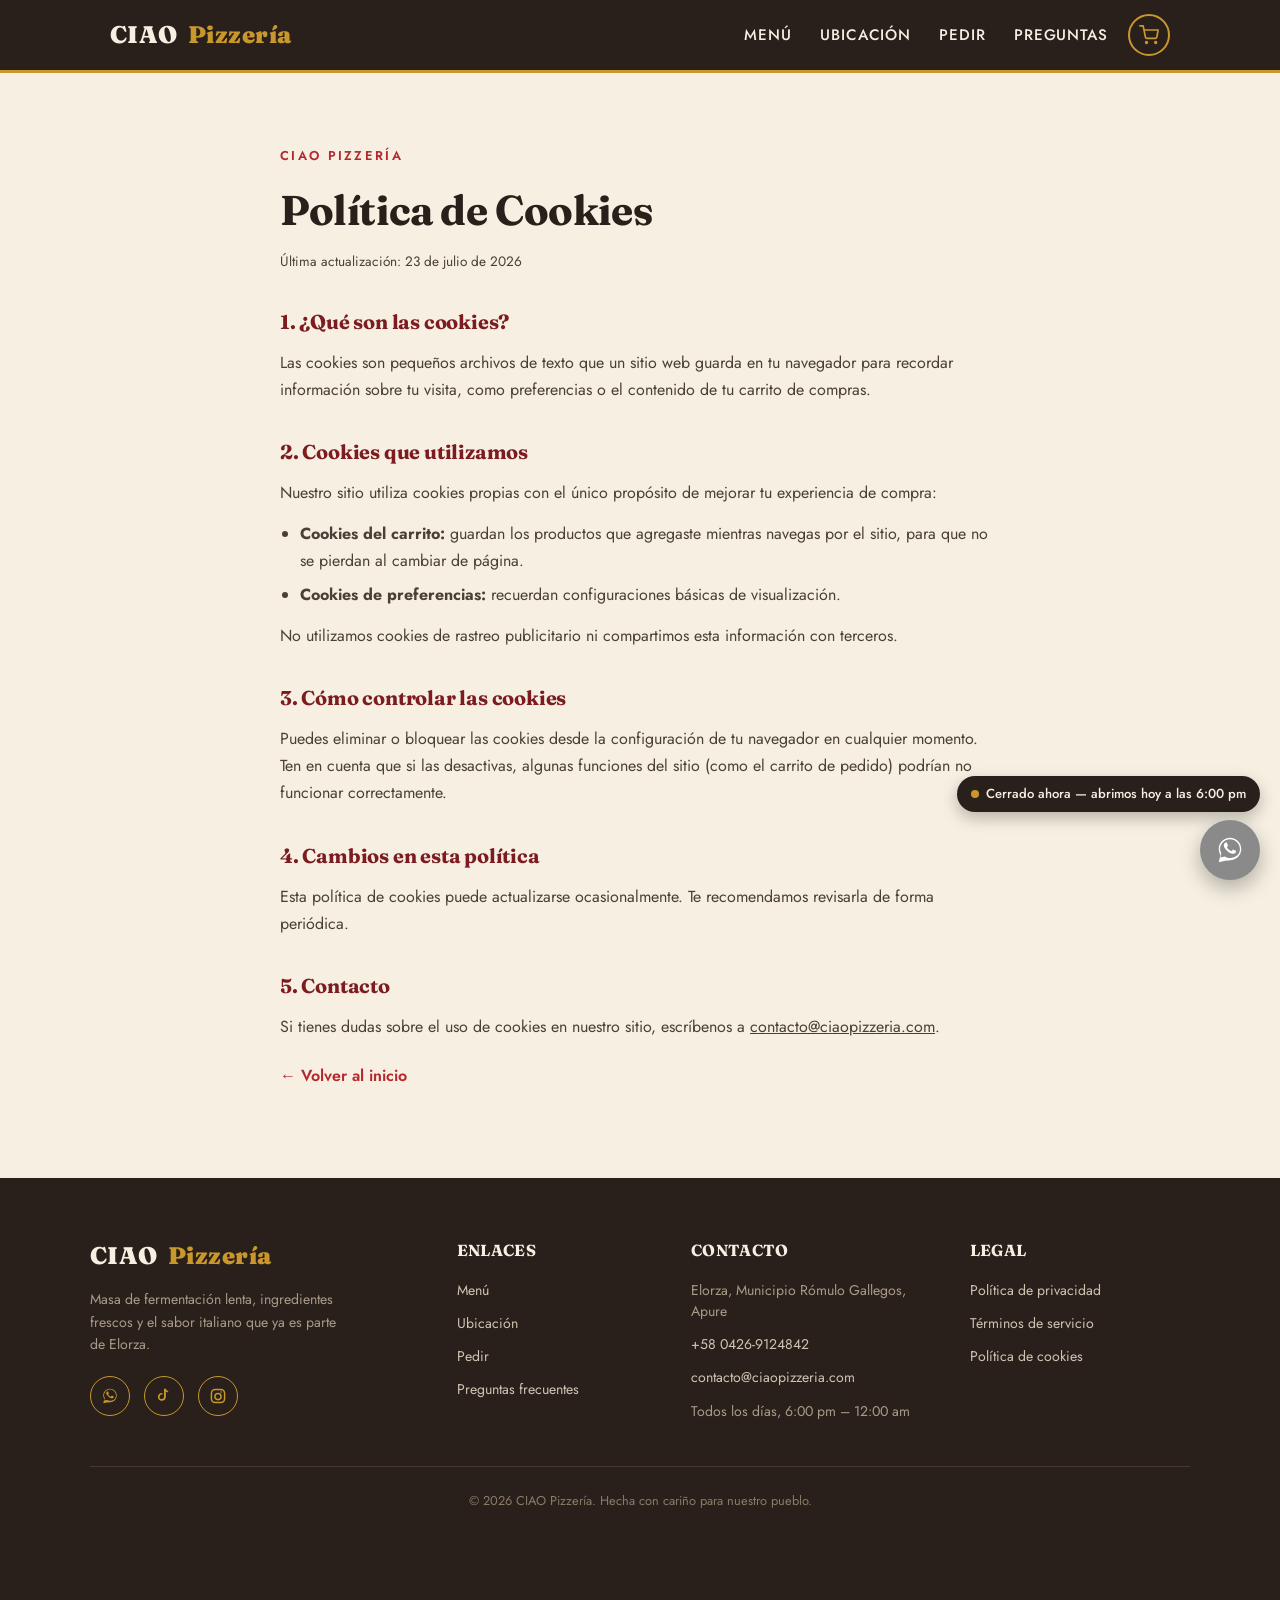
==== commit 4d5494f6: "Add files via upload" ====
--- a/cookies.html
+++ b/cookies.html
@@ -81,7 +81,7 @@
 <div class="logo">CIAO <span style="color:var(--oro);">Pizzería</span></div>
 <p class="footer-tagline">Masa de fermentación lenta, ingredientes frescos y el sabor italiano que ya es parte de Elorza.</p>
 <div class="social-row">
-<a aria-label="WhatsApp" class="social-icon" href="https://wa.me/584264057916" rel="noopener" target="_blank">
+<a aria-label="WhatsApp" class="social-icon" href="https://wa.me/584269124842" rel="noopener" target="_blank">
 <svg aria-hidden="true" viewbox="0 0 32 32"><path d="M16.004 3C9.377 3 4 8.373 4 15c0 2.31.65 4.47 1.78 6.31L4 29l7.87-1.74A11.9 11.9 0 0 0 16.004 27C22.63 27 28 21.627 28 15S22.63 3 16.004 3Zm0 21.6c-1.9 0-3.68-.5-5.22-1.38l-.375-.22-4.67 1.03 1.05-4.55-.24-.39A9.55 9.55 0 0 1 5.4 15c0-5.85 4.76-10.6 10.604-10.6S26.6 9.15 26.6 15 21.848 24.6 16.004 24.6Zm5.86-7.95c-.32-.16-1.9-.94-2.2-1.05-.3-.11-.51-.16-.73.16-.21.32-.84 1.05-1.03 1.26-.19.21-.38.24-.7.08-.32-.16-1.35-.5-2.57-1.58-.95-.85-1.6-1.9-1.78-2.22-.19-.32-.02-.49.14-.65.14-.14.32-.38.48-.56.16-.19.21-.32.32-.53.11-.21.05-.4-.03-.56-.08-.16-.73-1.76-1-2.41-.26-.63-.53-.54-.73-.55h-.62c-.21 0-.56.08-.85.4-.29.32-1.12 1.09-1.12 2.66s1.15 3.08 1.31 3.29c.16.21 2.26 3.45 5.48 4.84.77.33 1.37.53 1.83.68.77.24 1.47.21 2.02.13.62-.09 1.9-.78 2.17-1.53.27-.75.27-1.4.19-1.53-.08-.13-.29-.21-.61-.37Z"></path></svg>
 </a>
 <a aria-label="TikTok" class="social-icon" href="https://www.tiktok.com/@enyerber.jos.paz" rel="noopener" target="_blank">
@@ -105,7 +105,7 @@
 <h4>Contacto</h4>
 <ul class="footer-links footer-contact">
 <li>Elorza, Municipio Rómulo Gallegos, Apure</li>
-<li><a href="tel:+584264057916">+58 0426-4057916</a></li>
+<li><a href="tel:+584269124842">+58 0426-9124842</a></li>
 <li><a href="mailto:contacto@ciaopizzeria.com">contacto@ciaopizzeria.com</a></li>
 <li>Todos los días, 6:00 pm – 12:00 am</li>
 </ul>
@@ -124,7 +124,7 @@
 </div>
 </footer>
 <div class="wa-status" id="waStatus"><span class="dot"></span><span id="waStatusText">Consultando horario…</span></div>
-<a aria-label="Escríbenos por WhatsApp" class="wa-float" href="https://wa.me/584264057916?text=Hola%20CIAO%20Pizzer%C3%ADa%2C%20quisiera%20hacer%20un%20pedido" id="waFloat" rel="noopener" target="_blank">
+<a aria-label="Escríbenos por WhatsApp" class="wa-float" href="https://wa.me/584269124842?text=Hola%20CIAO%20Pizzer%C3%ADa%2C%20quisiera%20hacer%20un%20pedido" id="waFloat" rel="noopener" target="_blank">
 <span aria-hidden="true" class="wa-pulse"></span>
 <svg aria-hidden="true" fill="currentColor" viewbox="0 0 32 32">
 <path d="M16.004 3C9.377 3 4 8.373 4 15c0 2.31.65 4.47 1.78 6.31L4 29l7.87-1.74A11.9 11.9 0 0 0 16.004 27C22.63 27 28 21.627 28 15S22.63 3 16.004 3Zm0 21.6c-1.9 0-3.68-.5-5.22-1.38l-.375-.22-4.67 1.03 1.05-4.55-.24-.39A9.55 9.55 0 0 1 5.4 15c0-5.85 4.76-10.6 10.604-10.6S26.6 9.15 26.6 15 21.848 24.6 16.004 24.6Zm5.86-7.95c-.32-.16-1.9-.94-2.2-1.05-.3-.11-.51-.16-.73.16-.21.32-.84 1.05-1.03 1.26-.19.21-.38.24-.7.08-.32-.16-1.35-.5-2.57-1.58-.95-.85-1.6-1.9-1.78-2.22-.19-.32-.02-.49.14-.65.14-.14.32-.38.48-.56.16-.19.21-.32.32-.53.11-.21.05-.4-.03-.56-.08-.16-.73-1.76-1-2.41-.26-.63-.53-.54-.73-.55h-.62c-.21 0-.56.08-.85.4-.29.32-1.12 1.09-1.12 2.66s1.15 3.08 1.31 3.29c.16.21 2.26 3.45 5.48 4.84.77.33 1.37.53 1.83.68.77.24 1.47.21 2.02.13.62-.09 1.9-.78 2.17-1.53.27-.75.27-1.4.19-1.53-.08-.13-.29-.21-.61-.37Z"></path>
--- a/styles.css
+++ b/styles.css
@@ -100,6 +100,22 @@
     font-size:1.1rem; max-width:46ch; color:#F6E9D8; margin-bottom:30px;
   }
   .btn-row{display:flex; gap:14px; flex-wrap:wrap;}
+  .trust-row{
+    display:flex; align-items:center; gap:10px; flex-wrap:wrap;
+    margin-top:24px; font-size:0.85rem; color:#F6E9D8; opacity:0.9;
+  }
+  .trust-item{white-space:nowrap;}
+  .trust-divider{color:var(--oro); opacity:0.6;}
+  @media (max-width:820px){
+    .trust-row{justify-content:center;}
+  }
+  @media (max-width:480px){
+    .trust-row{font-size:0.78rem; gap:7px;}
+    .trust-divider{display:none;}
+    .trust-item{
+      background:rgba(255,255,255,0.08); padding:5px 10px; border-radius:20px;
+    }
+  }
   .btn{
     display:inline-flex; align-items:center; gap:8px;
     padding:14px 26px; border-radius:2px; font-weight:600;
@@ -111,26 +127,25 @@
   .btn-ghost{border-color:var(--crema); color:var(--crema);}
   .btn-ghost:hover{background:rgba(246,239,226,0.1);}
 
-  .pizza-disc{
-    position:relative; width:min(360px, 80vw); aspect-ratio:1/1; margin:0 auto;
+  .hero-photo{
+    position:relative; width:min(380px, 80vw); aspect-ratio:1/1; margin:0 auto;
     border-radius:50%;
-    background:
-      radial-gradient(circle at 50% 50%, #E8B24A 0%, #D89A2E 38%, #C9972C 39%, #C9972C 100%);
-    box-shadow:0 25px 50px rgba(0,0,0,0.35), inset 0 0 0 10px rgba(255,255,255,0.08);
-  }
-  .pizza-disc::before{
-    content:"";
-    position:absolute; inset:14px; border-radius:50%;
-    background:#D7472B;
-    box-shadow:inset 0 0 0 6px #b53521;
-  }
-  .pepperoni{
-    position:absolute; width:13%; aspect-ratio:1/1; border-radius:50%;
-    background:#8E2A22; box-shadow:inset 0 0 0 3px #6e1f19;
-  }
-  .basil{
-    position:absolute; width:9%; aspect-ratio:1/1; border-radius:0 70% 0 70%;
-    background:var(--verde);
+    box-shadow:0 30px 60px rgba(0,0,0,0.4), 0 0 0 8px rgba(255,255,255,0.08);
+    animation:hero-float 4.5s ease-in-out infinite;
+  }
+  .hero-photo::before{
+    content:""; position:absolute; inset:-8px; border-radius:50%;
+    border:3px solid var(--oro); opacity:0.85; pointer-events:none;
+  }
+  .hero-photo img{
+    width:100%; height:100%; border-radius:50%; object-fit:cover; display:block;
+  }
+  @keyframes hero-float{
+    0%, 100%{transform:translateY(0);}
+    50%{transform:translateY(-14px);}
+  }
+  @media (prefers-reduced-motion: reduce){
+    .hero-photo{animation:none;}
   }
 
   /* ---------- FRANJA OFERTA DEL DÍA (SLIDER) ---------- */
@@ -672,7 +687,7 @@
     .hero h1{font-size:clamp(2.1rem, 9vw, 2.6rem);}
     .hero p.lead{font-size:1rem;}
     .btn{padding:13px 18px; font-size:0.9rem;}
-    .pizza-disc{width:78vw;}
+    .hero-photo{width:78vw;}
     .menu-card{padding:20px 18px;}
     form{padding:20px 14px;}
     .submit-btn{padding:15px; font-size:1rem;}
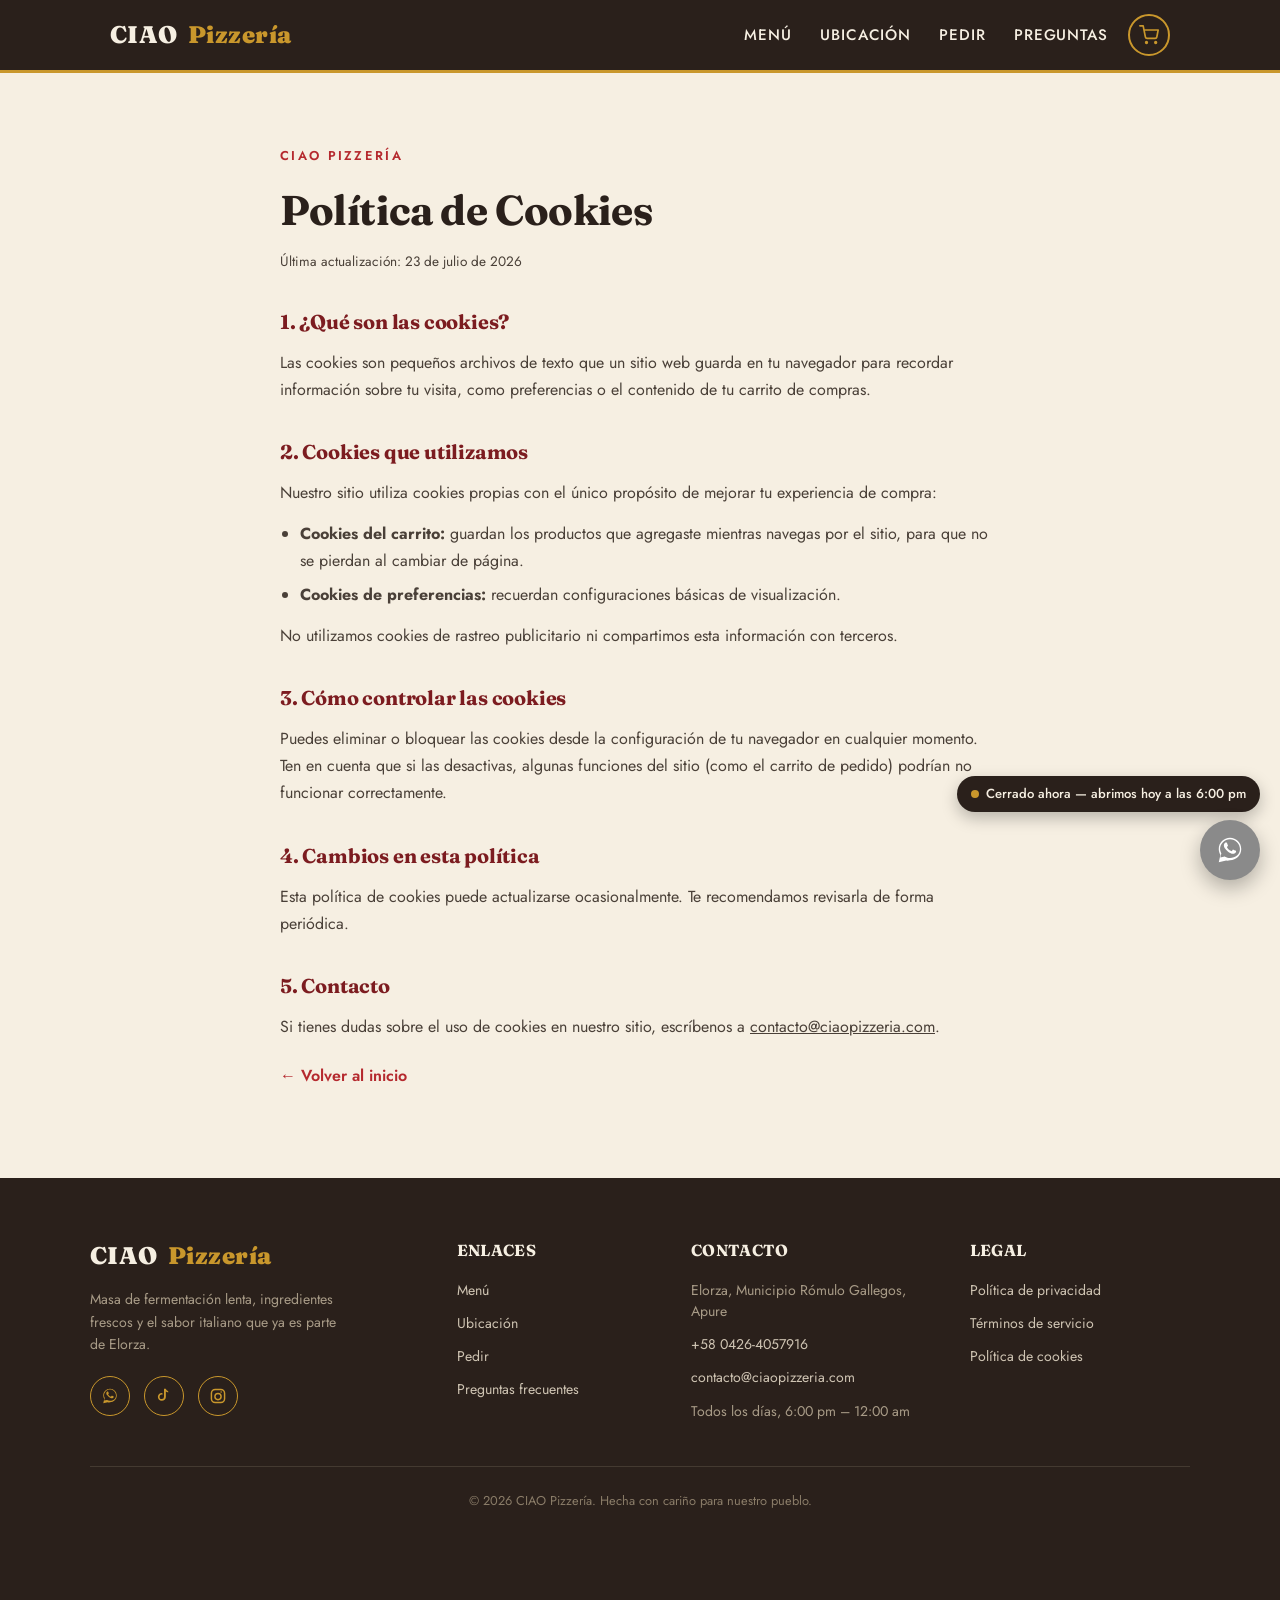
==== commit 31f49c4d: "Add files via upload" ====
--- a/cookies.html
+++ b/cookies.html
@@ -81,7 +81,7 @@
 <div class="logo">CIAO <span style="color:var(--oro);">Pizzería</span></div>
 <p class="footer-tagline">Masa de fermentación lenta, ingredientes frescos y el sabor italiano que ya es parte de Elorza.</p>
 <div class="social-row">
-<a aria-label="WhatsApp" class="social-icon" href="https://wa.me/584269124842" rel="noopener" target="_blank">
+<a aria-label="WhatsApp" class="social-icon" href="https://wa.me/584264057916" rel="noopener" target="_blank">
 <svg aria-hidden="true" viewbox="0 0 32 32"><path d="M16.004 3C9.377 3 4 8.373 4 15c0 2.31.65 4.47 1.78 6.31L4 29l7.87-1.74A11.9 11.9 0 0 0 16.004 27C22.63 27 28 21.627 28 15S22.63 3 16.004 3Zm0 21.6c-1.9 0-3.68-.5-5.22-1.38l-.375-.22-4.67 1.03 1.05-4.55-.24-.39A9.55 9.55 0 0 1 5.4 15c0-5.85 4.76-10.6 10.604-10.6S26.6 9.15 26.6 15 21.848 24.6 16.004 24.6Zm5.86-7.95c-.32-.16-1.9-.94-2.2-1.05-.3-.11-.51-.16-.73.16-.21.32-.84 1.05-1.03 1.26-.19.21-.38.24-.7.08-.32-.16-1.35-.5-2.57-1.58-.95-.85-1.6-1.9-1.78-2.22-.19-.32-.02-.49.14-.65.14-.14.32-.38.48-.56.16-.19.21-.32.32-.53.11-.21.05-.4-.03-.56-.08-.16-.73-1.76-1-2.41-.26-.63-.53-.54-.73-.55h-.62c-.21 0-.56.08-.85.4-.29.32-1.12 1.09-1.12 2.66s1.15 3.08 1.31 3.29c.16.21 2.26 3.45 5.48 4.84.77.33 1.37.53 1.83.68.77.24 1.47.21 2.02.13.62-.09 1.9-.78 2.17-1.53.27-.75.27-1.4.19-1.53-.08-.13-.29-.21-.61-.37Z"></path></svg>
 </a>
 <a aria-label="TikTok" class="social-icon" href="https://www.tiktok.com/@enyerber.jos.paz" rel="noopener" target="_blank">
@@ -105,7 +105,7 @@
 <h4>Contacto</h4>
 <ul class="footer-links footer-contact">
 <li>Elorza, Municipio Rómulo Gallegos, Apure</li>
-<li><a href="tel:+584269124842">+58 0426-9124842</a></li>
+<li><a href="tel:+584264057916">+58 0426-4057916</a></li>
 <li><a href="mailto:contacto@ciaopizzeria.com">contacto@ciaopizzeria.com</a></li>
 <li>Todos los días, 6:00 pm – 12:00 am</li>
 </ul>
@@ -124,7 +124,7 @@
 </div>
 </footer>
 <div class="wa-status" id="waStatus"><span class="dot"></span><span id="waStatusText">Consultando horario…</span></div>
-<a aria-label="Escríbenos por WhatsApp" class="wa-float" href="https://wa.me/584269124842?text=Hola%20CIAO%20Pizzer%C3%ADa%2C%20quisiera%20hacer%20un%20pedido" id="waFloat" rel="noopener" target="_blank">
+<a aria-label="Escríbenos por WhatsApp" class="wa-float" href="https://wa.me/584264057916?text=Hola%20CIAO%20Pizzer%C3%ADa%2C%20quisiera%20hacer%20un%20pedido" id="waFloat" rel="noopener" target="_blank">
 <span aria-hidden="true" class="wa-pulse"></span>
 <svg aria-hidden="true" fill="currentColor" viewbox="0 0 32 32">
 <path d="M16.004 3C9.377 3 4 8.373 4 15c0 2.31.65 4.47 1.78 6.31L4 29l7.87-1.74A11.9 11.9 0 0 0 16.004 27C22.63 27 28 21.627 28 15S22.63 3 16.004 3Zm0 21.6c-1.9 0-3.68-.5-5.22-1.38l-.375-.22-4.67 1.03 1.05-4.55-.24-.39A9.55 9.55 0 0 1 5.4 15c0-5.85 4.76-10.6 10.604-10.6S26.6 9.15 26.6 15 21.848 24.6 16.004 24.6Zm5.86-7.95c-.32-.16-1.9-.94-2.2-1.05-.3-.11-.51-.16-.73.16-.21.32-.84 1.05-1.03 1.26-.19.21-.38.24-.7.08-.32-.16-1.35-.5-2.57-1.58-.95-.85-1.6-1.9-1.78-2.22-.19-.32-.02-.49.14-.65.14-.14.32-.38.48-.56.16-.19.21-.32.32-.53.11-.21.05-.4-.03-.56-.08-.16-.73-1.76-1-2.41-.26-.63-.53-.54-.73-.55h-.62c-.21 0-.56.08-.85.4-.29.32-1.12 1.09-1.12 2.66s1.15 3.08 1.31 3.29c.16.21 2.26 3.45 5.48 4.84.77.33 1.37.53 1.83.68.77.24 1.47.21 2.02.13.62-.09 1.9-.78 2.17-1.53.27-.75.27-1.4.19-1.53-.08-.13-.29-.21-.61-.37Z"></path>
